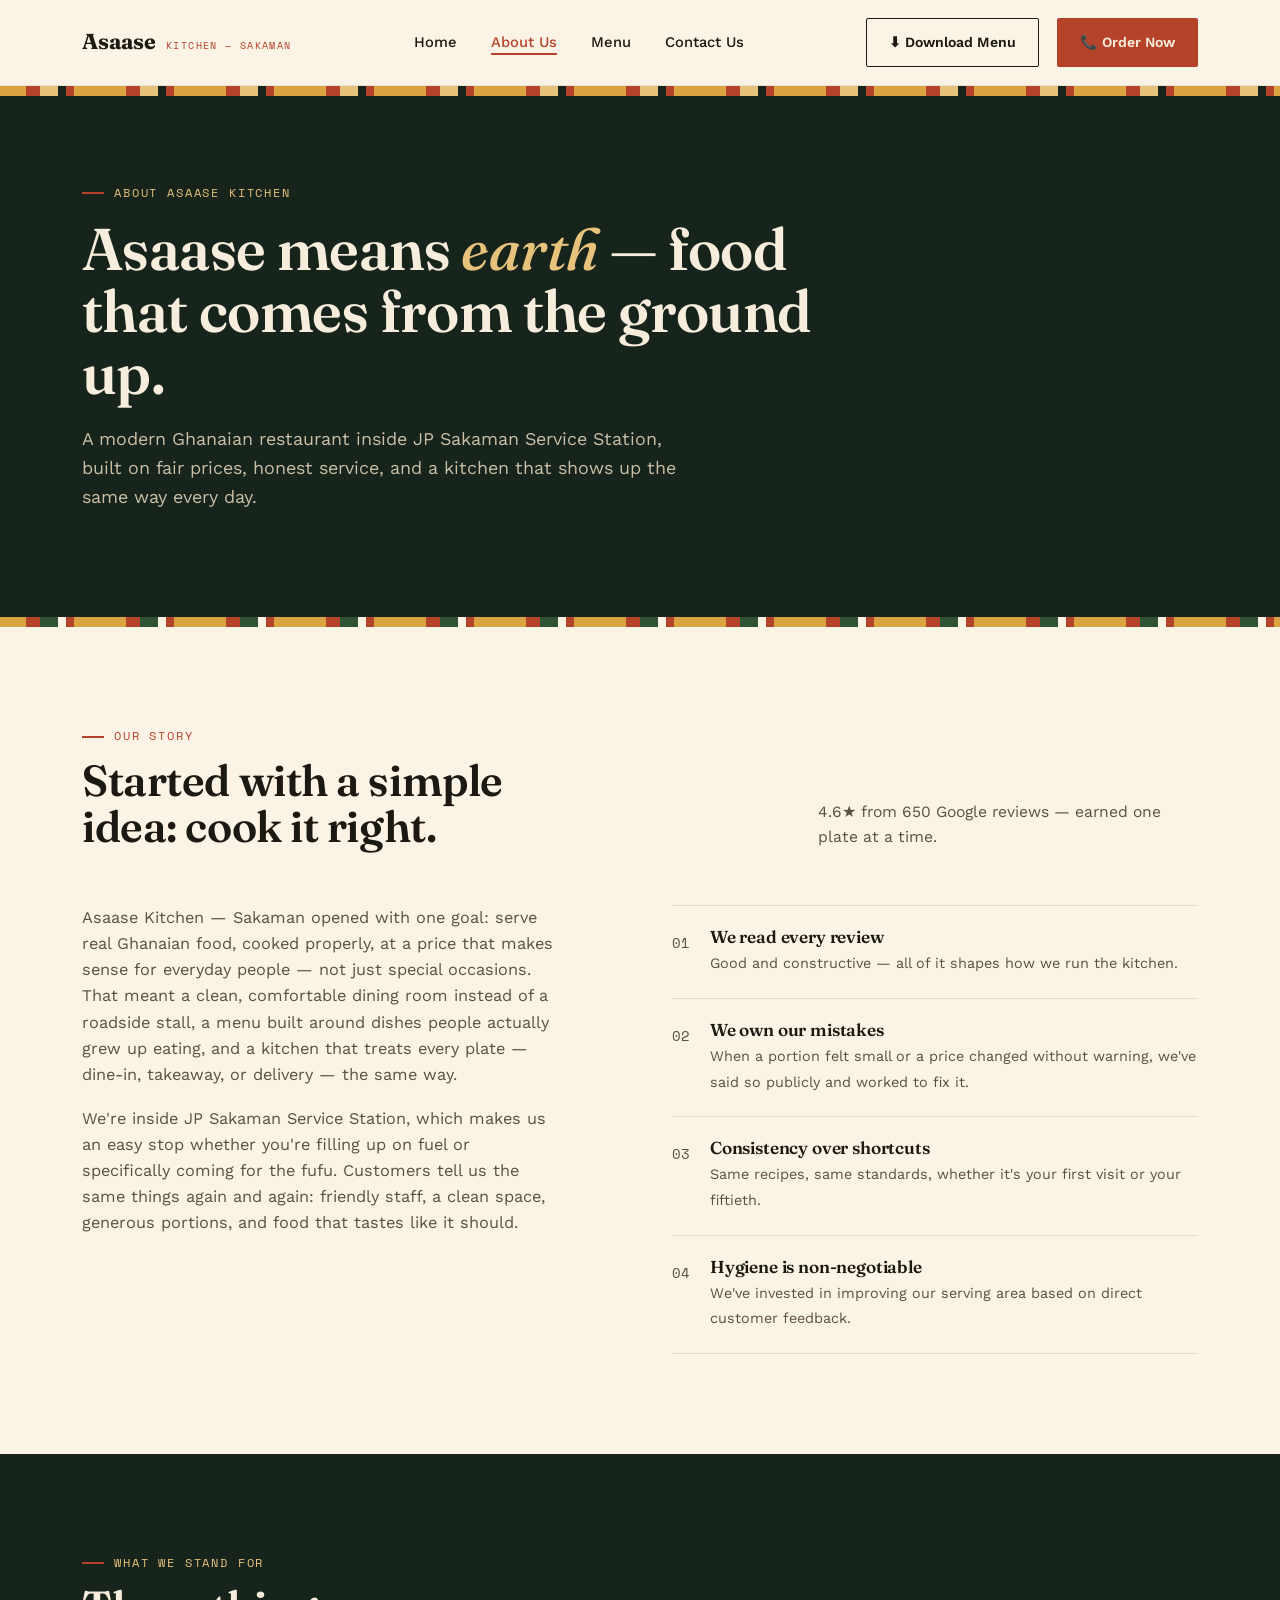
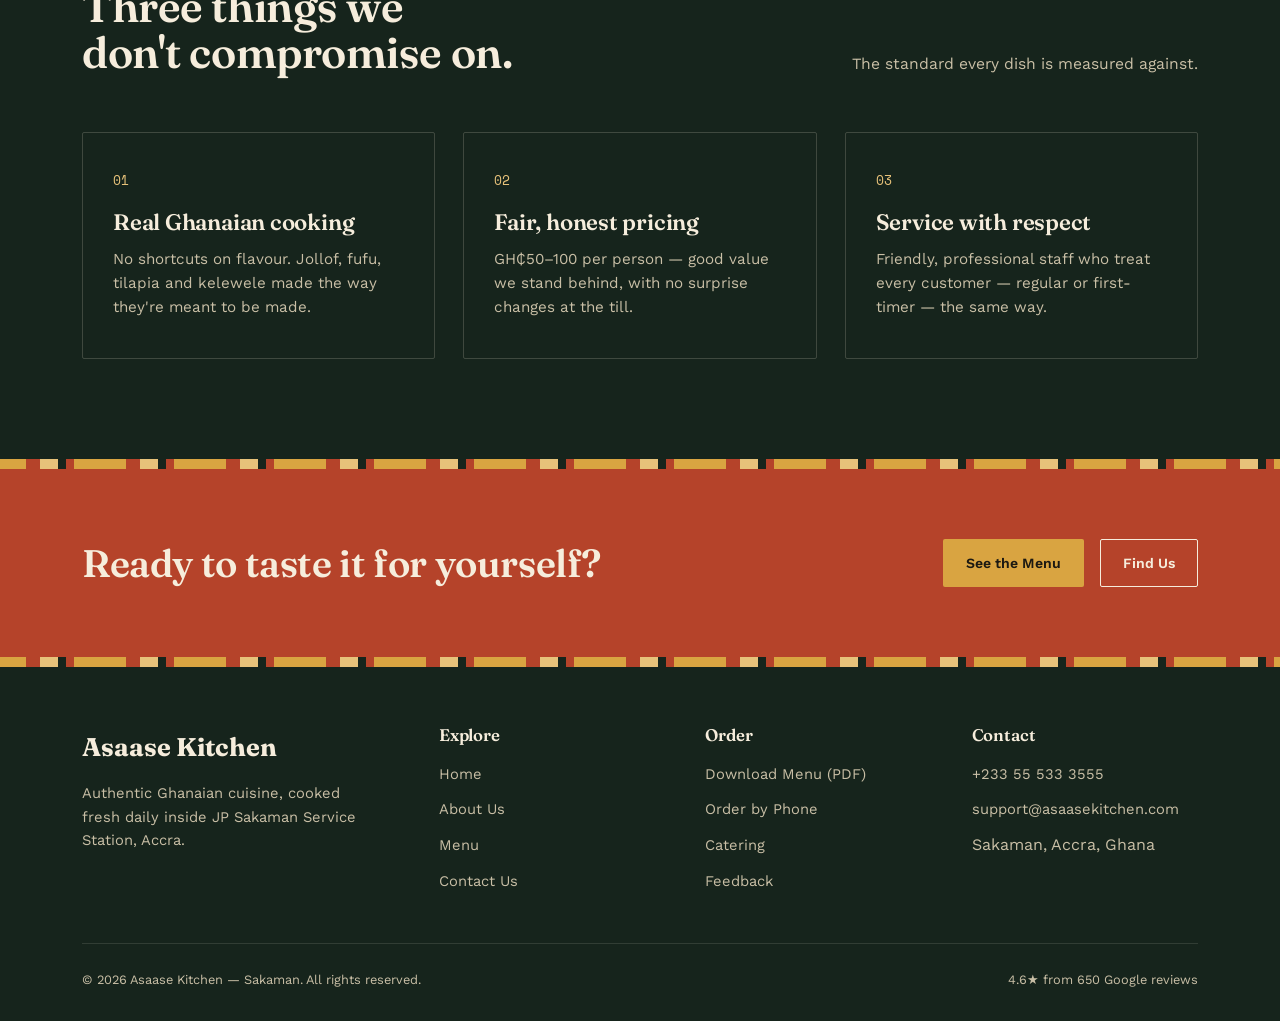
==== about.html @ c1021b8a "Add files via upload" ====
<!DOCTYPE html>
<html lang="en">
<head>
<meta charset="UTF-8">
<meta name="viewport" content="width=device-width, initial-scale=1.0">
<title>About Us — Asaase Kitchen | Sakaman</title>
<meta name="description" content="The story behind Asaase Kitchen — Sakaman: a modern Ghanaian restaurant built on fair prices, honest service and consistent food.">
<link rel="preconnect" href="https://fonts.googleapis.com">
<link rel="preconnect" href="https://fonts.gstatic.com" crossorigin>
<link href="https://fonts.googleapis.com/css2?family=Fraunces:opsz,wght@9..144,300;9..144,500;9..144,600;9..144,700;9..144,900&family=Work+Sans:wght@400;500;600&family=Space+Mono:wght@400;700&display=swap" rel="stylesheet">
<link rel="stylesheet" href="styles.css">
</head>
<body>

<header>
  <div class="nav-row">
    <a href="index.html" class="logo">Asaase <span>Kitchen — Sakaman</span></a>
    <nav>
      <ul>
        <li><a href="index.html">Home</a></li>
        <li><a href="about.html" class="active">About Us</a></li>
        <li><a href="menu.html">Menu</a></li>
        <li><a href="contact.html">Contact Us</a></li>
      </ul>
    </nav>
    <div class="nav-actions">
      <a href="asaase-kitchen-menu.pdf" download class="btn btn-outline">⬇ Download Menu</a>
      <a href="tel:+233555333555" class="btn btn-solid">📞 Order Now</a>
      <button class="menu-toggle" aria-label="Open menu" onclick="document.getElementById('mobileMenu').classList.add('open')">☰</button>
    </div>
  </div>
</header>

<div class="mobile-menu" id="mobileMenu">
  <div class="mobile-menu-top">
    <span class="logo" style="color:var(--text-light)">Asaase Kitchen</span>
    <button class="close-x" onclick="document.getElementById('mobileMenu').classList.remove('open')">✕</button>
  </div>
  <ul>
    <li><a href="index.html">Home</a></li>
    <li><a href="about.html">About Us</a></li>
    <li><a href="menu.html">Menu</a></li>
    <li><a href="contact.html">Contact Us</a></li>
  </ul>
  <a href="asaase-kitchen-menu.pdf" download class="btn btn-outline-light">⬇ Download Menu</a>
  <a href="tel:+233555333555" class="btn btn-gold">Order Now</a>
</div>

<div class="kente dark"></div>

<!-- PAGE HERO -->
<section class="hero" style="padding-bottom:70px;">
  <div class="wrap">
    <span class="eyebrow" style="color:var(--gold-soft)">About Asaase Kitchen</span>
    <h1 style="margin-top:16px;max-width:760px;">Asaase means <em>earth</em> — food that comes from the ground up.</h1>
    <p class="lede" style="max-width:600px;">A modern Ghanaian restaurant inside JP Sakaman Service Station, built on fair prices, honest service, and a kitchen that shows up the same way every day.</p>
  </div>
</section>
<div class="kente"></div>

<!-- STORY -->
<section class="section-cream">
  <div class="wrap">
    <div class="section-head">
      <div>
        <span class="eyebrow">Our story</span>
        <h2>Started with a simple<br>idea: cook it right.</h2>
      </div>
      <p>4.6★ from 650 Google reviews — earned one plate at a time.</p>
    </div>
    <div class="about-grid">
      <div>
        <p>Asaase Kitchen — Sakaman opened with one goal: serve real Ghanaian food, cooked properly, at a price that makes sense for everyday people — not just special occasions. That meant a clean, comfortable dining room instead of a roadside stall, a menu built around dishes people actually grew up eating, and a kitchen that treats every plate — dine-in, takeaway, or delivery — the same way.</p>
        <p>We're inside JP Sakaman Service Station, which makes us an easy stop whether you're filling up on fuel or specifically coming for the fufu. Customers tell us the same things again and again: friendly staff, a clean space, generous portions, and food that tastes like it should.</p>
      </div>
      <div class="highlight-list">
        <div class="highlight-item">
          <span class="highlight-num">01</span>
          <div><h4>We read every review</h4><span>Good and constructive — all of it shapes how we run the kitchen.</span></div>
        </div>
        <div class="highlight-item">
          <span class="highlight-num">02</span>
          <div><h4>We own our mistakes</h4><span>When a portion felt small or a price changed without warning, we've said so publicly and worked to fix it.</span></div>
        </div>
        <div class="highlight-item">
          <span class="highlight-num">03</span>
          <div><h4>Consistency over shortcuts</h4><span>Same recipes, same standards, whether it's your first visit or your fiftieth.</span></div>
        </div>
        <div class="highlight-item">
          <span class="highlight-num">04</span>
          <div><h4>Hygiene is non-negotiable</h4><span>We've invested in improving our serving area based on direct customer feedback.</span></div>
        </div>
      </div>
    </div>
  </div>
</section>

<!-- WHAT WE VALUE -->
<section class="section-dark">
  <div class="wrap">
    <div class="section-head">
      <div>
        <span class="eyebrow" style="color:var(--gold-soft)">What we stand for</span>
        <h2 style="color:var(--text-light)">Three things we<br>don't compromise on.</h2>
      </div>
      <p>The standard every dish is measured against.</p>
    </div>
    <div class="service-grid">
      <div class="service-card">
        <span class="num">01</span>
        <h3>Real Ghanaian cooking</h3>
        <p>No shortcuts on flavour. Jollof, fufu, tilapia and kelewele made the way they're meant to be made.</p>
      </div>
      <div class="service-card">
        <span class="num">02</span>
        <h3>Fair, honest pricing</h3>
        <p>GH₵50–100 per person — good value we stand behind, with no surprise changes at the till.</p>
      </div>
      <div class="service-card">
        <span class="num">03</span>
        <h3>Service with respect</h3>
        <p>Friendly, professional staff who treat every customer — regular or first-timer — the same way.</p>
      </div>
    </div>
  </div>
</section>
<div class="kente dark"></div>

<!-- CTA -->
<section class="order-banner">
  <div class="wrap">
    <h2>Ready to taste it for yourself?</h2>
    <div class="order-banner-ctas">
      <a href="menu.html" class="btn btn-gold">See the Menu</a>
      <a href="contact.html" class="btn btn-outline-light">Find Us</a>
    </div>
  </div>
</section>

<!-- FOOTER -->
<div class="kente dark"></div>
<footer>
  <div class="wrap">
    <div class="footer-grid">
      <div>
        <div class="footer-logo">Asaase Kitchen</div>
        <p style="max-width:280px;font-size:0.92rem;">Authentic Ghanaian cuisine, cooked fresh daily inside JP Sakaman Service Station, Accra.</p>
      </div>
      <div>
        <h4>Explore</h4>
        <ul>
          <li><a href="index.html">Home</a></li>
          <li><a href="about.html">About Us</a></li>
          <li><a href="menu.html">Menu</a></li>
          <li><a href="contact.html">Contact Us</a></li>
        </ul>
      </div>
      <div>
        <h4>Order</h4>
        <ul>
          <li><a href="asaase-kitchen-menu.pdf" download>Download Menu (PDF)</a></li>
          <li><a href="tel:+233555333555">Order by Phone</a></li>
          <li><a href="mailto:catering@asaasekitchen.com">Catering</a></li>
          <li><a href="mailto:feedback@asaasekitchen.com">Feedback</a></li>
        </ul>
      </div>
      <div>
        <h4>Contact</h4>
        <ul>
          <li><a href="tel:+233555333555">+233 55 533 3555</a></li>
          <li><a href="mailto:support@asaasekitchen.com">support@asaasekitchen.com</a></li>
          <li>Sakaman, Accra, Ghana</li>
        </ul>
      </div>
    </div>
    <div class="footer-bottom">
      <span>© 2026 Asaase Kitchen — Sakaman. All rights reserved.</span>
      <span>4.6★ from 650 Google reviews</span>
    </div>
  </div>
</footer>

</body>
</html>
---- styles.css ----
:root{
    --bg-dark:#16241C;
    --bg-dark-2:#1D2F23;
    --bg-cream:#FAF3E6;
    --bg-cream-2:#F2E8D4;
    --green:#2F5233;
    --green-light:#3E6B45;
    --gold:#D9A441;
    --gold-soft:#E7C27A;
    --terracotta:#B5432A;
    --terracotta-soft:#C9603F;
    --text-dark:#1C1912;
    --text-light:#F6EDDC;
    --text-muted-dark:#5A5140;
    --text-muted-light:#C9BFA6;
    --radius:2px;
  }
  *{margin:0;padding:0;box-sizing:border-box;}
  html{scroll-behavior:smooth;}
  body{
    background:var(--bg-cream);
    color:var(--text-dark);
    font-family:'Work Sans',sans-serif;
    font-size:16px;
    line-height:1.6;
    overflow-x:hidden;
  }
  h1,h2,h3,h4{
    font-family:'Fraunces',serif;
    font-weight:600;
    line-height:1.05;
    letter-spacing:-0.01em;
  }
  a{color:inherit;text-decoration:none;}
  img{max-width:100%;display:block;}
  .eyebrow{
    font-family:'Space Mono',monospace;
    font-size:0.72rem;
    letter-spacing:0.16em;
    text-transform:uppercase;
    color:var(--terracotta);
    display:flex;
    align-items:center;
    gap:10px;
  }
  .eyebrow::before{
    content:'';
    width:22px;height:2px;
    background:var(--terracotta);
    display:inline-block;
  }
  .wrap{
    max-width:1180px;
    margin:0 auto;
    padding:0 32px;
  }

  /* ---------- Kente stripe divider (signature element) ---------- */
  .kente{
    height:10px;
    width:100%;
    background:repeating-linear-gradient(
      90deg,
      var(--gold) 0px, var(--gold) 26px,
      var(--terracotta) 26px, var(--terracotta) 40px,
      var(--green) 40px, var(--green) 58px,
      var(--bg-cream) 58px, var(--bg-cream) 66px,
      var(--terracotta) 66px, var(--terracotta) 74px,
      var(--gold) 74px, var(--gold) 100px
    );
  }
  .kente.dark{
    background:repeating-linear-gradient(
      90deg,
      var(--gold) 0px, var(--gold) 26px,
      var(--terracotta) 26px, var(--terracotta) 40px,
      var(--gold-soft) 40px, var(--gold-soft) 58px,
      var(--bg-dark) 58px, var(--bg-dark) 66px,
      var(--terracotta) 66px, var(--terracotta) 74px,
      var(--gold) 74px, var(--gold) 100px
    );
  }

  /* ---------- Header ---------- */
  header{
    position:sticky;top:0;z-index:100;
    background:var(--bg-cream);
    border-bottom:1px solid rgba(28,25,18,0.08);
  }
  .nav-row{
    display:flex;
    align-items:center;
    justify-content:space-between;
    padding:18px 32px;
    max-width:1180px;
    margin:0 auto;
  }
  .logo{
    display:flex;
    align-items:baseline;
    gap:10px;
    font-family:'Fraunces',serif;
    font-weight:700;
    font-size:1.35rem;
    color:var(--text-dark);
  }
  .logo span{
    font-family:'Space Mono',monospace;
    font-size:0.62rem;
    letter-spacing:0.14em;
    text-transform:uppercase;
    color:var(--terracotta);
    font-weight:400;
  }
  nav ul{
    display:flex;
    gap:34px;
    list-style:none;
  }
  nav ul li a{
    font-size:0.92rem;
    font-weight:500;
    color:var(--text-dark);
    position:relative;
    padding-bottom:4px;
  }
  nav ul li a::after{
    content:'';
    position:absolute;
    left:0;bottom:0;
    width:0;height:2px;
    background:var(--terracotta);
    transition:width .25s ease;
  }
  nav ul li a:hover::after{width:100%;}
  nav ul li a.active{color:var(--terracotta);}
  nav ul li a.active::after{width:100%;}
  .nav-actions{display:flex;align-items:center;gap:18px;}
  .btn{
    display:inline-flex;
    align-items:center;
    gap:8px;
    padding:12px 22px;
    font-size:0.88rem;
    font-weight:600;
    border-radius:var(--radius);
    border:1.5px solid transparent;
    cursor:pointer;
    transition:transform .2s ease, background .2s ease, color .2s ease, border-color .2s ease;
    white-space:nowrap;
  }
  .btn:hover{transform:translateY(-2px);}
  .btn-solid{background:var(--terracotta);color:var(--text-light);}
  .btn-solid:hover{background:#9c3a23;}
  .btn-outline{border-color:var(--text-dark);color:var(--text-dark);}
  .btn-outline:hover{background:var(--text-dark);color:var(--bg-cream);}
  .btn-outline-light{border-color:var(--text-light);color:var(--text-light);}
  .btn-outline-light:hover{background:var(--text-light);color:var(--bg-dark);}
  .btn-gold{background:var(--gold);color:var(--text-dark);}
  .btn-gold:hover{background:var(--gold-soft);}

  .menu-toggle{display:none;background:none;border:none;font-size:1.6rem;cursor:pointer;color:var(--text-dark);}

  /* ---------- Hero ---------- */
  .hero{
    background:var(--bg-dark);
    color:var(--text-light);
    position:relative;
    padding:88px 0 0;
    overflow:hidden;
  }
  .hero-grid{
    display:grid;
    grid-template-columns:1.1fr 0.9fr;
    gap:60px;
    align-items:center;
    padding-bottom:70px;
  }
  .rating-pill{
    display:inline-flex;
    align-items:center;
    gap:10px;
    background:rgba(217,164,65,0.14);
    border:1px solid rgba(217,164,65,0.4);
    padding:8px 16px;
    border-radius:40px;
    font-family:'Space Mono',monospace;
    font-size:0.78rem;
    color:var(--gold-soft);
    margin-bottom:28px;
  }
  .hero h1{
    font-size:clamp(2.6rem,4.6vw,4.1rem);
    color:var(--text-light);
    margin-bottom:22px;
  }
  .hero h1 em{
    font-style:italic;
    color:var(--gold-soft);
    font-weight:500;
  }
  .hero p.lede{
    font-size:1.12rem;
    color:var(--text-muted-light);
    max-width:480px;
    margin-bottom:36px;
  }
  .hero-ctas{display:flex;gap:16px;flex-wrap:wrap;margin-bottom:44px;}
  .hero-meta{
    display:flex;
    gap:36px;
    flex-wrap:wrap;
    border-top:1px solid rgba(246,237,220,0.15);
    padding-top:26px;
  }
  .hero-meta div{display:flex;flex-direction:column;gap:4px;}
  .hero-meta b{font-family:'Fraunces',serif;font-size:1.5rem;font-weight:600;}
  .hero-meta span{font-size:0.78rem;color:var(--text-muted-light);font-family:'Space Mono',monospace;letter-spacing:.03em;}

  /* Hero visual: abstract plate composition, css-only */
  .hero-plate-wrap{
    position:relative;
    display:flex;
    align-items:center;
    justify-content:center;
    height:440px;
  }
  .plate{
    width:340px;height:340px;
    border-radius:50%;
    background:radial-gradient(circle at 35% 30%, #FBF6EA, #ECE1C6 72%, #DCCBA1 100%);
    box-shadow:0 30px 60px -15px rgba(0,0,0,0.5), inset 0 0 0 10px rgba(255,255,255,0.5);
    position:relative;
    display:flex;
    align-items:center;
    justify-content:center;
  }
  .plate::before{
    content:'';
    position:absolute;
    inset:26px;
    border-radius:50%;
    border:2px dashed rgba(181,67,42,0.18);
  }
  .food-cluster{
    width:230px;height:230px;
    position:relative;
  }
  .blob{position:absolute;border-radius:50% 45% 55% 50%/55% 50% 50% 45%;}
  .blob.jollof{
    width:150px;height:120px;top:10px;left:8px;
    background:linear-gradient(135deg,#C9502E,#9C3A23);
    box-shadow:inset 0 -8px 18px rgba(0,0,0,0.25);
  }
  .blob.fufu{
    width:88px;height:88px;top:34px;right:6px;
    background:radial-gradient(circle at 35% 30%,#FDFBF3,#EFE6CE);
    box-shadow:inset 0 -6px 12px rgba(0,0,0,0.12);
  }
  .blob.leaf{
    width:60px;height:100px;bottom:6px;left:60px;
    background:linear-gradient(160deg,#4F7A4B,#2F5233);
    border-radius:0 100% 0 100%;
    transform:rotate(-18deg);
  }
  .blob.pepper{
    width:34px;height:34px;bottom:16px;right:36px;
    background:radial-gradient(circle at 35% 30%,#E86B3A,#B5432A);
    border-radius:40% 60% 55% 45%/50% 45% 55% 50%;
  }
  .steam{
    position:absolute;
    top:-58px;left:50%;
    width:2px;height:60px;
    opacity:0.5;
  }
  .steam span{
    position:absolute;
    width:3px;height:40px;
    background:linear-gradient(to top, rgba(246,237,220,0), rgba(246,237,220,0.6));
    border-radius:4px;
    animation:rise 3.2s ease-in-out infinite;
  }
  .steam span:nth-child(1){left:-14px;animation-delay:0s;}
  .steam span:nth-child(2){left:0px;animation-delay:1s;}
  .steam span:nth-child(3){left:14px;animation-delay:2s;}
  @keyframes rise{
    0%{transform:translateY(10px);opacity:0;}
    30%{opacity:0.7;}
    100%{transform:translateY(-40px);opacity:0;}
  }
  @media (prefers-reduced-motion: reduce){
    .steam span{animation:none;opacity:0.35;}
  }
  .badge-stamp{
    position:absolute;
    bottom:-6px;right:-14px;
    background:var(--gold);
    color:var(--text-dark);
    width:96px;height:96px;
    border-radius:50%;
    display:flex;
    flex-direction:column;
    align-items:center;
    justify-content:center;
    font-family:'Space Mono',monospace;
    font-size:0.62rem;
    text-align:center;
    line-height:1.3;
    transform:rotate(-12deg);
    box-shadow:0 12px 24px -6px rgba(0,0,0,0.4);
    border:2px solid var(--bg-dark);
  }
  .badge-stamp b{font-family:'Fraunces',serif;font-size:1.3rem;display:block;}

  /* ---------- Section shells ---------- */
  section{padding:100px 0;}
  .section-cream{background:var(--bg-cream);}
  .section-cream2{background:var(--bg-cream-2);}
  .section-dark{background:var(--bg-dark);color:var(--text-light);}
  .section-head{
    display:flex;
    justify-content:space-between;
    align-items:flex-end;
    gap:40px;
    margin-bottom:56px;
    flex-wrap:wrap;
  }
  .section-head h2{font-size:clamp(2rem,3.4vw,2.9rem);margin-top:12px;}
  .section-head p{max-width:380px;color:var(--text-muted-dark);font-size:0.98rem;}
  .section-dark .section-head p{color:var(--text-muted-light);}

  /* ---------- About / highlights ---------- */
  .about-grid{
    display:grid;
    grid-template-columns:1fr 1fr;
    gap:64px;
    align-items:start;
  }
  .about-grid p{color:var(--text-muted-dark);margin-bottom:18px;font-size:1.02rem;max-width:480px;}
  .highlight-list{
    display:flex;
    flex-direction:column;
    gap:0;
  }
  .highlight-item{
    display:flex;
    gap:20px;
    padding:22px 0;
    border-top:1px solid rgba(28,25,18,0.1);
  }
  .highlight-item:last-child{border-bottom:1px solid rgba(28,25,18,0.1);}
  .highlight-num{
    font-family:'Space Mono',monospace;
    font-size:0.8rem;
    color:var(--terracotta);
    padding-top:3px;
  }
  .highlight-item h4{font-size:1.08rem;margin-bottom:4px;}
  .highlight-item span{color:var(--text-muted-dark);font-size:0.9rem;}

  /* ---------- Dishes ---------- */
  .dish-grid{
    display:grid;
    grid-template-columns:repeat(3,1fr);
    gap:2px;
    background:rgba(28,25,18,0.1);
    border:1px solid rgba(28,25,18,0.1);
  }
  .dish-card{
    background:var(--bg-cream);
    padding:38px 30px;
    display:flex;
    flex-direction:column;
    gap:14px;
    min-height:230px;
    transition:background .25s ease;
    position:relative;
  }
  .dish-card:hover{background:var(--bg-cream-2);}
  .dish-icon{
    width:46px;height:46px;
    border-radius:50%;
    display:flex;align-items:center;justify-content:center;
  }
  .dish-icon svg{width:24px;height:24px;}
  .dish-card h3{font-size:1.28rem;}
  .dish-card p{color:var(--text-muted-dark);font-size:0.92rem;flex-grow:1;}
  .dish-tag{
    font-family:'Space Mono',monospace;
    font-size:0.72rem;
    letter-spacing:.06em;
    text-transform:uppercase;
    color:var(--terracotta);
  }

  /* ---------- Services ---------- */
  .service-grid{
    display:grid;
    grid-template-columns:repeat(3,1fr);
    gap:28px;
  }
  .service-card{
    border:1.5px solid rgba(246,237,220,0.18);
    padding:38px 30px;
    border-radius:var(--radius);
    transition:border-color .25s ease, transform .25s ease;
  }
  .service-card:hover{border-color:var(--gold);transform:translateY(-4px);}
  .service-card .num{
    font-family:'Space Mono',monospace;
    color:var(--gold-soft);
    font-size:0.8rem;
    margin-bottom:20px;
    display:block;
  }
  .service-card h3{font-size:1.4rem;margin-bottom:12px;color:var(--text-light);}
  .service-card p{color:var(--text-muted-light);font-size:0.95rem;}

  /* ---------- Reviews ---------- */
  .review-strip{
    display:grid;
    grid-template-columns:repeat(3,1fr);
    gap:28px;
  }
  .review-card{
    background:var(--bg-cream);
    border:1px solid rgba(28,25,18,0.1);
    padding:32px;
    position:relative;
  }
  .review-stars{color:var(--gold);font-family:'Space Mono',monospace;font-size:0.85rem;margin-bottom:16px;letter-spacing:2px;}
  .review-card p.quote{font-size:1.02rem;font-family:'Fraunces',serif;font-weight:400;font-style:italic;margin-bottom:20px;line-height:1.5;}
  .review-name{font-family:'Space Mono',monospace;font-size:0.76rem;text-transform:uppercase;color:var(--text-muted-dark);letter-spacing:.05em;}
  .review-summary{
    display:flex;
    align-items:center;
    gap:24px;
    margin-top:46px;
    padding-top:36px;
    border-top:1px solid rgba(28,25,18,0.1);
    flex-wrap:wrap;
  }
  .review-summary .score{font-family:'Fraunces',serif;font-size:3rem;font-weight:700;}
  .review-summary .score-sub{font-family:'Space Mono',monospace;font-size:0.8rem;color:var(--text-muted-dark);}
  .review-note{color:var(--text-muted-dark);font-size:0.92rem;max-width:500px;}

  /* ---------- Order / CTA banner ---------- */
  .order-banner{
    background:var(--terracotta);
    color:var(--text-light);
    padding:70px 0;
  }
  .order-banner .wrap{
    display:flex;
    justify-content:space-between;
    align-items:center;
    gap:40px;
    flex-wrap:wrap;
  }
  .order-banner h2{font-size:clamp(1.8rem,3vw,2.5rem);max-width:520px;color:var(--text-light);}
  .order-banner-ctas{display:flex;gap:16px;flex-wrap:wrap;}

  /* ---------- Location / Contact ---------- */
  .contact-grid{
    display:grid;
    grid-template-columns:1fr 1fr;
    gap:64px;
  }
  .info-block{margin-bottom:30px;}
  .info-block .eyebrow{margin-bottom:10px;}
  .info-block p, .info-block a.line{font-size:1.05rem;margin-bottom:2px;}
  .info-block a.line:hover{color:var(--terracotta);}
  .map-frame{
    border:1px solid rgba(28,25,18,0.12);
    background:
      linear-gradient(135deg, rgba(47,82,51,0.08), rgba(181,67,42,0.06)),
      repeating-linear-gradient(0deg, rgba(28,25,18,0.04) 0 1px, transparent 1px 34px),
      repeating-linear-gradient(90deg, rgba(28,25,18,0.04) 0 1px, transparent 1px 34px);
    min-height:360px;
    position:relative;
    display:flex;
    align-items:center;
    justify-content:center;
  }
  .map-pin{
    display:flex;
    flex-direction:column;
    align-items:center;
    gap:10px;
  }
  .map-pin .dot{
    width:18px;height:18px;
    background:var(--terracotta);
    border-radius:50% 50% 50% 0;
    transform:rotate(-45deg);
    box-shadow:0 8px 18px rgba(181,67,42,0.4);
  }
  .map-pin span{
    font-family:'Space Mono',monospace;
    font-size:0.78rem;
    color:var(--text-muted-dark);
    text-align:center;
    max-width:220px;
  }
  .hours-list{display:flex;flex-direction:column;gap:8px;margin-top:8px;}
  .hours-list div{display:flex;justify-content:space-between;font-size:0.95rem;max-width:280px;}
  .hours-list span:last-child{font-family:'Space Mono',monospace;font-size:0.85rem;color:var(--text-muted-dark);}

  /* ---------- Footer ---------- */
  footer{background:var(--bg-dark);color:var(--text-muted-light);padding:60px 0 30px;}
  .footer-grid{
    display:grid;
    grid-template-columns:1.4fr 1fr 1fr 1fr;
    gap:40px;
    margin-bottom:50px;
  }
  .footer-grid h4{color:var(--text-light);font-family:'Fraunces',serif;font-size:1.05rem;margin-bottom:16px;font-weight:600;}
  .footer-grid ul{list-style:none;display:flex;flex-direction:column;gap:10px;}
  .footer-grid ul li a{font-size:0.92rem;}
  .footer-grid ul li a:hover{color:var(--gold-soft);}
  .footer-logo{
    font-family:'Fraunces',serif;font-size:1.6rem;font-weight:700;color:var(--text-light);margin-bottom:14px;
  }
  .footer-bottom{
    display:flex;
    justify-content:space-between;
    padding-top:26px;
    border-top:1px solid rgba(246,237,220,0.12);
    font-size:0.8rem;
    flex-wrap:wrap;
    gap:10px;
  }

  /* ---------- Mobile nav ---------- */
  .mobile-menu{
    display:none;
    position:fixed;
    inset:0;
    background:var(--bg-dark);
    z-index:200;
    flex-direction:column;
    padding:32px;
  }
  .mobile-menu.open{display:flex;}
  .mobile-menu-top{display:flex;justify-content:space-between;align-items:center;margin-bottom:50px;}
  .mobile-menu ul{list-style:none;display:flex;flex-direction:column;gap:28px;}
  .mobile-menu ul li a{font-family:'Fraunces',serif;font-size:2rem;color:var(--text-light);}
  .mobile-menu .btn{margin-top:40px;align-self:flex-start;}
  .close-x{background:none;border:none;color:var(--text-light);font-size:2rem;cursor:pointer;}

  /* ---------- Responsive ---------- */
  @media (max-width:980px){
    .hero-grid{grid-template-columns:1fr;gap:50px;padding-bottom:50px;}
    .hero-plate-wrap{height:320px;order:-1;}
    .about-grid{grid-template-columns:1fr;}
    .dish-grid{grid-template-columns:repeat(2,1fr);}
    .service-grid{grid-template-columns:repeat(1,1fr);}
    .review-strip{grid-template-columns:1fr;}
    .contact-grid{grid-template-columns:1fr;}
    .footer-grid{grid-template-columns:1fr 1fr;}
    nav, .nav-actions .btn-outline{display:none;}
    .menu-toggle{display:block;}
  }
  @media (max-width:600px){
    .wrap{padding:0 20px;}
    .dish-grid{grid-template-columns:1fr;}
    .footer-grid{grid-template-columns:1fr;}
    section{padding:70px 0;}
    .order-banner .wrap{flex-direction:column;align-items:flex-start;}
  }
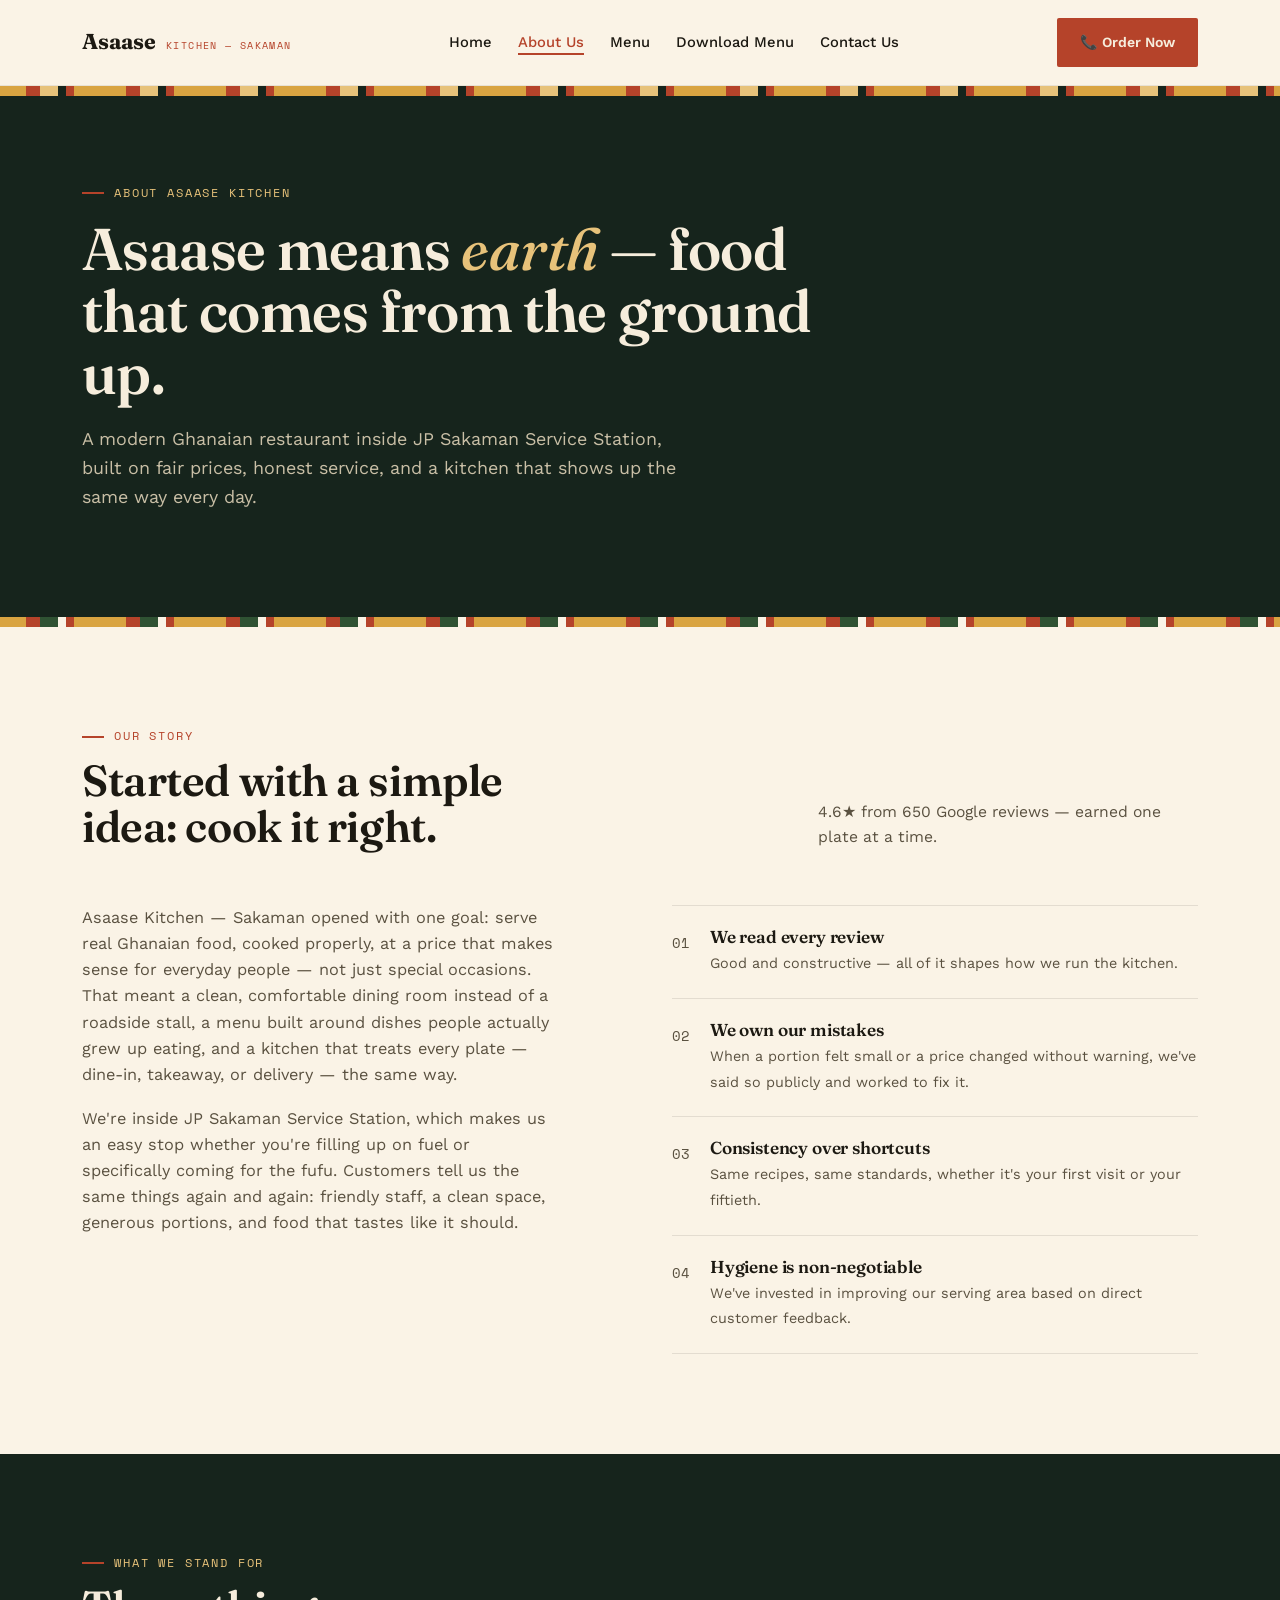
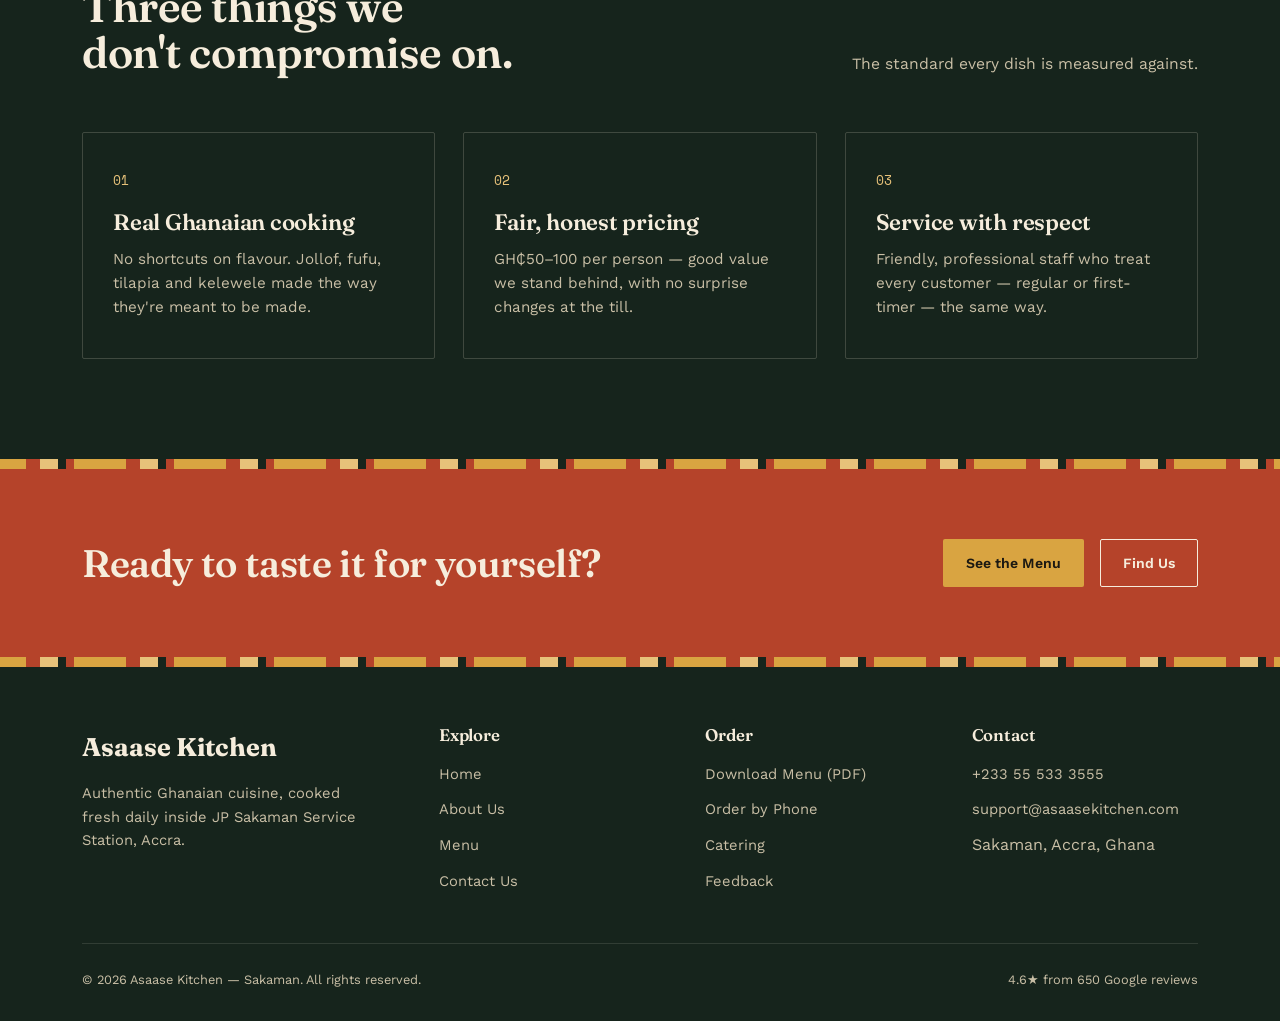
==== commit fed22f21: "Update about.html" ====
--- a/about.html
+++ b/about.html
@@ -20,11 +20,11 @@
         <li><a href="index.html">Home</a></li>
         <li><a href="about.html" class="active">About Us</a></li>
         <li><a href="menu.html">Menu</a></li>
+        <li><a href="download.html">Download Menu</a></li>
         <li><a href="contact.html">Contact Us</a></li>
       </ul>
     </nav>
     <div class="nav-actions">
-      <a href="asaase-kitchen-menu.pdf" download class="btn btn-outline">⬇ Download Menu</a>
       <a href="tel:+233555333555" class="btn btn-solid">📞 Order Now</a>
       <button class="menu-toggle" aria-label="Open menu" onclick="document.getElementById('mobileMenu').classList.add('open')">☰</button>
     </div>
@@ -40,9 +40,9 @@
     <li><a href="index.html">Home</a></li>
     <li><a href="about.html">About Us</a></li>
     <li><a href="menu.html">Menu</a></li>
+    <li><a href="download.html">Download Menu</a></li>
     <li><a href="contact.html">Contact Us</a></li>
   </ul>
-  <a href="asaase-kitchen-menu.pdf" download class="btn btn-outline-light">⬇ Download Menu</a>
   <a href="tel:+233555333555" class="btn btn-gold">Order Now</a>
 </div>
 
@@ -158,7 +158,7 @@
       <div>
         <h4>Order</h4>
         <ul>
-          <li><a href="asaase-kitchen-menu.pdf" download>Download Menu (PDF)</a></li>
+          <li><a href="download.html">Download Menu (PDF)</a></li>
           <li><a href="tel:+233555333555">Order by Phone</a></li>
           <li><a href="mailto:catering@asaasekitchen.com">Catering</a></li>
           <li><a href="mailto:feedback@asaasekitchen.com">Feedback</a></li>
--- a/styles.css
+++ b/styles.css
@@ -114,7 +114,7 @@
   }
   nav ul{
     display:flex;
-    gap:34px;
+    gap:26px;
     list-style:none;
   }
   nav ul li a{
